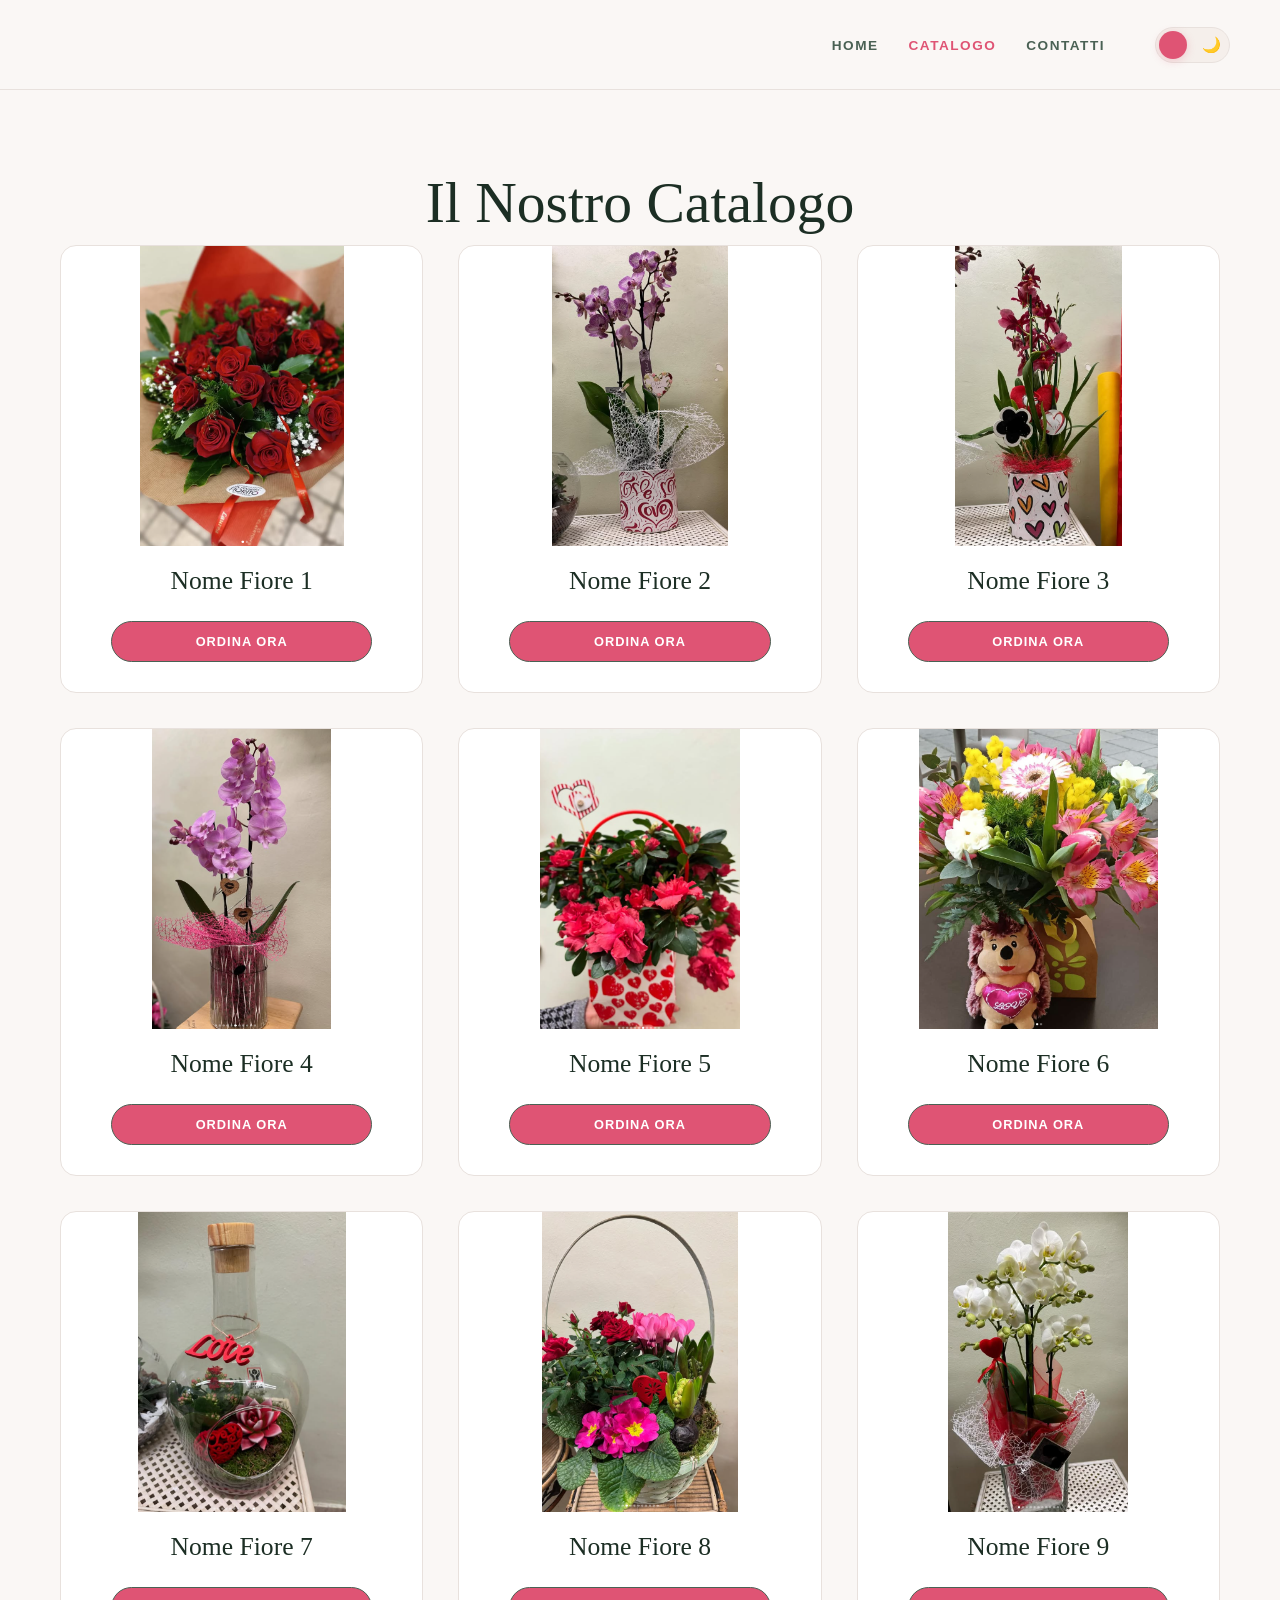
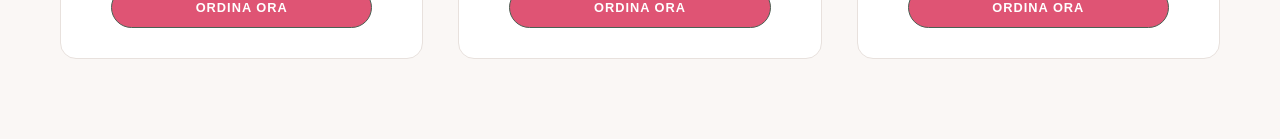
==== catalogo.html @ 9765205d "primo commit" ====
<!DOCTYPE html>
<html lang="it" data-theme="light">
<head>
    <meta charset="UTF-8">
    <link rel="stylesheet" href="style.css">
    <title>Catalogo — Un Pensiero Fiorito</title>
    <link rel="icon" type="image/jpeg" href="favicon.jpg">
</head>
<body>
   <nav class="navbar">
    
    <div class="nav-container">
        <ul class="nav-links">
            <li><a href="index.html">HOME</a></li>
            <li><a href="catalogo.html" class="active">CATALOGO</a></li>
            <li><a href="contatti.html">CONTATTI</a></li>
        </ul>
        
        <div class="theme-switch-wrapper">
            <input type="checkbox" id="checkbox" class="theme-checkbox">
            <label for="checkbox" class="theme-switch-label">
                <span class="switch-sun">☀️</span>
                <span class="switch-ball"></span>
                <span class="switch-moon">🌙</span>
            </label>
        </div>
    </div>
</nav>

<script>
    const checkbox = document.getElementById('checkbox');
    checkbox.addEventListener('change', () => {
        const theme = checkbox.checked ? 'dark' : 'light';
        document.documentElement.setAttribute('data-theme', theme);
        localStorage.setItem('theme', theme);
    });
    // Mantiene il tema scelto al ricaricamento
    const savedTheme = localStorage.getItem('theme') || 'light';
    document.documentElement.setAttribute('data-theme', savedTheme);
    checkbox.checked = (savedTheme === 'dark');
</script>

   <div class="container">
    <h2>Il Nostro Catalogo</h2>
    <div class="featured-grid">
        
        <div class="product-card">
            <div class="product-img-wrapper"><img src="copertina.png" alt="Prodotto 1"></div>
            <div class="product-info">
                <h3 class="product-title">Nome Fiore 1</h3>
                <a href="ordine.html?prodotto=Nome%20Fiore%201" class="btn-card-order">Ordina Ora</a>
            </div>
        </div>

        <div class="product-card">
            <div class="product-img-wrapper"><img src="foto3.png" alt="Prodotto 2"></div>
            <div class="product-info">
                <h3 class="product-title">Nome Fiore 2</h3>
                <a href="ordine.html?prodotto=Nome%20Fiore%202" class="btn-card-order">Ordina Ora</a>
            </div>
        </div>

        <div class="product-card">
            <div class="product-img-wrapper"><img src="foto5.png" alt="Prodotto 3"></div>
            <div class="product-info">
                <h3 class="product-title">Nome Fiore 3</h3>
                <a href="ordine.html?prodotto=Nome%20Fiore%203" class="btn-card-order">Ordina Ora</a>
            </div>
        </div>

        <div class="product-card">
            <div class="product-img-wrapper"><img src="foto6.png" alt="Prodotto 4"></div>
            <div class="product-info">
                <h3 class="product-title">Nome Fiore 4</h3>
                <a href="ordine.html?prodotto=Nome%20Fiore%204" class="btn-card-order">Ordina Ora</a>
            </div>
        </div>

        <div class="product-card">
            <div class="product-img-wrapper"><img src="foto7.png" alt="Prodotto 5"></div>
            <div class="product-info">
                <h3 class="product-title">Nome Fiore 5</h3>
                <a href="ordine.html?prodotto=Nome%20Fiore%205" class="btn-card-order">Ordina Ora</a>
            </div>
        </div>

        <div class="product-card">
            <div class="product-img-wrapper"><img src="foto8.png" alt="Prodotto 6"></div>
            <div class="product-info">
                <h3 class="product-title">Nome Fiore 6</h3>
                <a href="ordine.html?prodotto=Nome%20Fiore%206" class="btn-card-order">Ordina Ora</a>
            </div>
        </div>

        <div class="product-card">
            <div class="product-img-wrapper"><img src="fototerrium.png" alt="Prodotto 7"></div>
            <div class="product-info">
                <h3 class="product-title">Nome Fiore 7</h3>
                <a href="ordine.html?prodotto=Nome%20Fiore%207" class="btn-card-order">Ordina Ora</a>
            </div>
        </div>

        <div class="product-card">
            <div class="product-img-wrapper"><img src="mazzodifiori.png" alt="Prodotto 8"></div>
            <div class="product-info">
                <h3 class="product-title">Nome Fiore 8</h3>
                <a href="ordine.html?prodotto=Nome%20Fiore%208" class="btn-card-order">Ordina Ora</a>
            </div>
        </div>

        <div class="product-card">
            <div class="product-img-wrapper"><img src="orchidea.png" alt="Prodotto 9"></div>
            <div class="product-info">
                <h3 class="product-title">Nome Fiore 9</h3>
                <a href="ordine.html?prodotto=Nome%20Fiore%209" class="btn-card-order">Ordina Ora</a>
            </div>
        </div>
        </div>
</div>
</body>
</html>
---- style.css ----
/* ==========================================================================
   1. VARIABILI COLORE: MODALITÀ CHIARA (BOTANICA) & MODALITÀ SCURA (FORESTA)
   ========================================================================== */
:root[data-theme="light"] {
    --bg-color: #faf7f5;          /* Panna delicato e accogliente */
    --card-bg: #ffffff;           /* Bianco puro per le card */
    --text-main: #1c2e24;         /* Verde bosco scurissimo per i testi */
    --text-muted: #4a6154;        /* Verde salvia per i testi secondari */
    --accent-color: #df5474;      /* Il Rosa Tulipano esatto del logo */
    --accent-hover: #c33d5c;      /* Rosa più scuro al passaggio del mouse */
    --navbar-bg: rgba(250, 247, 245, 0.95); 
    --border-color: #e8e1dd;       /* Bordi morbidi color terra/crema */
    --form-bg: #f5efeb;
}

:root[data-theme="dark"] {
    --bg-color: #0d1611;          /* Verde foresta scurissimo/notte */
    --card-bg: #14221a;           /* Riquadri leggermente più chiari dello sfondo */
    --text-main: #f3f7f5;         /* Testo bianco sporco ad alta leggibilità */
    --text-muted: #8fa498;        /* Salvia argentato per i testi secondari */
    --accent-color: #f77090;      /* Rosa tulipano più luminoso per il buio */
    --accent-hover: #ff91aa;      /* Rosa acceso al passaggio del mouse al buio */
    --navbar-bg: rgba(13, 22, 17, 0.95); 
    --border-color: #1f3629;       /* Bordi scuri eleganti per il buio */
    --form-bg: #1a2c22;
}

/* ==========================================================================
   2. RESET, IMPOSTAZIONI BASE E TIPOGRAFIA
   ========================================================================== */
* {
    margin: 0;
    padding: 0;
    box-sizing: border-box;
    scroll-behavior: smooth;
}

body {
    font-family: 'Montserrat', sans-serif;
    background-color: var(--bg-color);
    color: var(--text-main);
    overflow-x: hidden;
    padding-top: 90px;
    transition: background-color 0.4s ease, color 0.4s ease;
}

.home-body {
    padding-top: 0;
}

h1, h2, h3 {
    font-family: 'Cormorant Garamond', serif;
    font-weight: 500;
}

.container {
    max-width: 1200px;
    margin: 0 auto;
    padding: 80px 20px;
}

/* ==========================================================================
   3. NAVBAR ELEGANTE CON LOGO IMMAGINE E STRUTTURA MENU
   ========================================================================== */
.navbar {
    position: fixed;
    top: 0;
    left: 0;
    width: 100%;
    /* Rimuovi space-between, usiamo flex per controllare il contenuto */
    display: flex;
    justify-content: flex-end; /* Spinge tutto il contenuto a destra */
    align-items: center;
    padding: 0 50px; /* Spazio dai bordi */
    height: 90px;
    background-color: var(--navbar-bg);
    backdrop-filter: blur(10px);
    border-bottom: 1px solid var(--border-color);
    z-index: 9999;
    box-sizing: border-box; 
}

.logo-container {
    height: 65px;
    display: flex;
    align-items: center;
}

.site-logo {
    height: 100%;
    width: auto;
    object-fit: contain;
    transition: transform 0.3s ease;
}

.logo-container:hover .site-logo {
    transform: scale(1.03);
}

.nav-container {
    display: flex;
    align-items: center;
    gap: 35px;
    height: 100%;
    /* Non serve più margin-left: auto se la navbar usa justify-content: flex-end */
}

.nav-links {
    display: flex;
    list-style: none;
    align-items: center;
    height: 100%;
}

.nav-links a {
    text-decoration: none;
    color: var(--text-muted);
    font-size: 0.85rem;
    font-weight: 600;
    text-transform: uppercase;
    letter-spacing: 1.5px;
    padding: 10px 15px;
    transition: all 0.3s ease;
}

.nav-links a:hover, 
.nav-links a.active {
    color: var(--accent-color);
}

.nav-icons {
    display: flex;
    align-items: center;
    gap: 25px;
}

/* INTERRUTTORE TEMA SWITCH A PASTICCA MINIMALISTA */
.theme-switch-wrapper {
    display: flex;
    align-items: center;
    position: relative;
}

.theme-checkbox {
    opacity: 0;
    position: absolute;
    width: 0;
    height: 0;
}

.theme-switch-label {
    background-color: var(--form-bg);
    border: 1px solid var(--border-color);
    width: 75px;
    height: 36px;
    border-radius: 20px;
    position: relative;
    cursor: pointer;
    display: flex;
    justify-content: space-between;
    align-items: center;
    padding: 0 8px;
    transition: all 0.3s cubic-bezier(0.25, 1, 0.5, 1);
    user-select: none;
}

.switch-ball {
    background-color: var(--accent-color);
    width: 28px;
    height: 28px;
    position: absolute;
    top: 3px;
    left: 3px;
    border-radius: 50%;
    transition: transform 0.3s cubic-bezier(0.25, 1, 0.5, 1);
    z-index: 2;
    box-shadow: 0 2px 8px rgba(223, 84, 116, 0.25);
}

.switch-sun, .switch-moon {
    font-size: 0.95rem;
    z-index: 1;
}

.theme-switch-label:hover {
    border-color: var(--text-muted);
}

.theme-checkbox:checked + .theme-switch-label .switch-ball {
    transform: translateX(39px);
}

.cart-btn {
    background: none;
    border: none;
    font-size: 1.3rem;
    cursor: pointer;
    color: var(--text-main);
    position: relative;
    transition: transform 0.2s, color 0.3s;
}

.cart-btn:hover {
    color: var(--accent-color);
    transform: scale(1.05);
}

.cart-count {
    position: absolute;
    top: -8px;
    right: -10px;
    background-color: var(--accent-color);
    color: white;
    font-size: 0.65rem;
    font-weight: 700;
    width: 18px;
    height: 18px;
    border-radius: 50%;
    display: flex;
    align-items: center;
    justify-content: center;
}

/* ==========================================================================
   4. HERO COVER SECTION (SOLO HOME)
   ========================================================================== */
.hero {
    height: 100vh;
    width: 100vw;
    background: linear-gradient(rgba(28, 46, 36, 0.45), rgba(28, 46, 36, 0.65)), url('copertina.png') no-repeat center center/cover;
    background-attachment: fixed;
    display: flex;
    justify-content: center;
    align-items: center;
    text-align: center;
    color: white;
}

.hero-content {
    max-width: 850px;
    padding: 0 20px;
    margin-top: 60px;
}

.hero-tag {
    font-size: 0.9rem;
    text-transform: uppercase;
    letter-spacing: 6px;
    margin-bottom: 25px;
    color: #ffffff;
    opacity: 0.95;
    font-weight: 500;
}

.hero-content h1 {
    font-size: 5rem;
    font-weight: 400;
    letter-spacing: 1px;
    margin-bottom: 20px;
    text-shadow: 0 4px 25px rgba(0,0,0,0.35);
}

.hero-content .subtitle {
    font-family: 'Cormorant Garamond', serif;
    font-size: 2.6rem;
    font-style: italic;
    margin-bottom: 45px;
}

.badge-consegne {
    display: inline-block;
    background-color: var(--accent-color);
    padding: 12px 28px;
    border-radius: 30px;
    font-size: 0.9rem;
    font-weight: 600;
    letter-spacing: 0.5px;
    margin-bottom: 40px;
    box-shadow: 0 6px 20px rgba(223, 84, 116, 0.3);
}

.btn-primary {
    display: inline-block;
    padding: 16px 44px;
    background-color: var(--accent-color); /* Rosa del logo */
    color: #ffffff !important;             /* Scritta sempre bianca */
    border: 2px solid var(--accent-color);
    text-decoration: none;
    text-transform: uppercase;
    font-size: 0.85rem;
    letter-spacing: 2px;
    border-radius: 30px;
    font-weight: 700;
    transition: all 0.3s ease;
}

.btn-primary:hover {
    background-color: transparent !important; /* Diventa trasparente */
    color: #ffffff !important;               /* La scritta rimane BIANCA */
    border: 2px solid #ffffff !important;    /* Bordo bianco */
    transform: translateY(-3px);
}

.btn-primary:hover {
    background-color: white;
    color: var(--text-main);
    transform: translateY(-3px);
    box-shadow: 0 10px 25px rgba(255,255,255,0.15);
}

/* ==========================================================================
   5. STRUTTURE TITOLI E SEZIONI
   ========================================================================== */
h2 {
    font-size: 3.6rem;
    color: var(--text-main);
    text-align: center;
    margin-bottom: 10px;
}

.section-subtitle {
    font-size: 0.85rem;
    text-transform: uppercase;
    letter-spacing: 4px;
    color: var(--text-muted);
    display: block;
    text-align: center;
    margin-bottom: 50px;
}

.section-subtitle::after {
    content: "";
    display: block;
    width: 40px;
    height: 1px;
    background-color: var(--accent-color);
    margin: 15px auto 0 auto;
}

/* SEZIONE SERVIZI */
.services-grid {
    display: grid;
    grid-template-columns: repeat(auto-fit, minmax(280px, 1fr));
    gap: 40px;
}

.service-card {
    padding: 50px 35px;
    border-radius: 16px;
    background-color: var(--card-bg);
    text-align: center;
    border: 1px solid var(--border-color);
    transition: transform 0.3s ease, box-shadow 0.3s ease;
}

.service-card:hover {
    transform: translateY(-5px);
    box-shadow: 0 15px 35px rgba(28, 46, 36, 0.05);
}

.service-icon {
    font-size: 3rem;
    display: block;
    margin-bottom: 20px;
}

.service-card h3 {
    font-size: 1.6rem;
    margin-bottom: 12px;
}

.service-card p {
    color: var(--text-muted);
    font-size: 0.95rem;
    line-height: 1.7;
}

/* ==========================================================================
   6. VETRINA PRODOTTI (CATALOGO)
   ========================================================================== */
.featured-grid {
    display: grid;
    grid-template-columns: repeat(auto-fit, minmax(280px, 1fr));
    gap: 35px;
}

.product-card {
    background-color: var(--card-bg);
    border-radius: 16px;
    overflow: hidden;
    text-align: center;
    padding-bottom: 25px;
    transition: transform 0.4s cubic-bezier(0.25, 1, 0.5, 1), box-shadow 0.4s ease;
    display: flex;
    flex-direction: column;
    border: 1px solid var(--border-color);
}

.product-card:hover {
    transform: translateY(-8px);
    box-shadow: 0 20px 40px rgba(28, 46, 36, 0.06);
}

.product-card {
    background-color: var(--card-bg);
    border-radius: 16px;
    overflow: hidden; /* Fondamentale: nasconde le parti che escono dal bordo */
    display: flex;
    flex-direction: column;
}

.product-img-wrapper {
    width: 100%;
    height: 300px; /* Altezza fissa: tutte le card saranno uguali */
    overflow: hidden;
    position: relative;
}

.product-img-wrapper img {
    width: 100%;
    height: 100%;
    object-fit: contain; /* CAMBIA DA 'cover' A 'contain' */
    background-color: transparent; /* O metti il colore di sfondo della card */
    display: block;
}

.product-info {
    padding: 15px;
    text-align: center;
}

.product-card:hover .product-img-wrapper img {
    transform: scale(1.05);
}

.product-info {
    padding: 20px 20px 5px 20px;
    flex-grow: 1;
    display: flex;
    flex-direction: column;
    justify-content: space-between;
}

.product-title {
    font-family: 'Cormorant Garamond', serif;
    font-size: 1.6rem;
    font-weight: 500;
    color: var(--text-main);
    margin-bottom: 10px;
}

.product-price-box {
    font-size: 0.9rem;
    color: var(--text-muted);
}

.product-price-box strong {
    display: block;
    font-size: 1.3rem;
    color: var(--accent-color);
    margin-top: 5px;
    font-family: 'Montserrat', sans-serif;
}

.btn-card-order {
    display: inline-block;
    margin: 15px 30px 0 30px;
    padding: 12px;
    background-color: transparent;
    color: var(--text-main);
    border: 1px solid var(--text-muted);
    text-decoration: none;
    font-size: 0.8rem;
    font-weight: 600;
    text-transform: uppercase;
    border-radius: 25px;
    letter-spacing: 1px;
    cursor: pointer;
    transition: all 0.3s ease;
}

.btn-card-order:hover {
    background-color: var(--text-main);
    border-color: var(--text-main);
    color: white;
}

/* ==========================================================================
   7. STRUTTURA REGALO/ORDINI VELOCI
   ========================================================================== */
.order-section {
    display: grid;
    grid-template-columns: 2fr 1fr;
    gap: 50px;
    margin-top: 20px;
}

.order-card {
    background-color: var(--card-bg);
    padding: 40px;
    border-radius: 16px;
    border: 1px solid var(--border-color);
}

.order-card h2 {
    text-align: left;
    font-size: 2.6rem;
    margin-bottom: 15px;
}

.warning-text {
    color: #a33845;
    font-size: 0.9rem;
    margin-bottom: 35px;
    line-height: 1.6;
    padding: 15px 20px;
    background-color: #fdf2f3;
    border-radius: 8px;
    border-left: 4px solid var(--accent-color);
}

.form-group {
    margin-bottom: 25px;
}

.form-group label {
    display: block;
    font-size: 0.8rem;
    font-weight: 600;
    text-transform: uppercase;
    margin-bottom: 8px;
    color: var(--text-muted);
    letter-spacing: 1px;
}

.form-control {
    width: 100%;
    padding: 15px 18px;
    border-radius: 8px;
    border: 1px solid var(--border-color);
    background-color: var(--form-bg);
    color: var(--text-main);
    font-family: inherit;
    font-size: 0.95rem;
    transition: all 0.3s ease;
}

.form-control:focus {
    outline: none;
    border-color: var(--accent-color);
    background-color: var(--card-bg);
    box-shadow: 0 0 0 4px rgba(223, 84, 116, 0.1);
}

.form-row {
    display: grid;
    grid-template-columns: 1fr 1fr;
    gap: 20px;
}

.btn-buy {
    width: 100%;
    padding: 18px;
    background-color: var(--accent-color);
    color: white;
    border: none;
    border-radius: 30px;
    font-weight: 600;
    text-transform: uppercase;
    letter-spacing: 1.5px;
    cursor: pointer;
    font-size: 0.9rem;
    transition: all 0.3s ease;
}

.btn-buy:hover {
    background-color: var(--accent-hover);
    transform: translateY(-2px);
}

/* RIEPILOGO CARRELLO BOX */
.summary-box {
    background-color: var(--card-bg);
    padding: 35px;
    border-radius: 16px;
    border: 1px solid var(--border-color);
    height: fit-content;
    position: sticky;
    top: 130px;
}

.summary-box h3 {
    font-size: 1.8rem;
    margin-bottom: 20px;
    border-bottom: 1px solid var(--border-color);
    padding-bottom: 10px;
}

.summary-list-item {
    display: flex;
    justify-content: space-between;
    align-items: center;
    padding: 10px 0;
    border-bottom: 1px dashed var(--border-color);
    font-size: 0.95rem;
}

.btn-remove-item {
    background: none;
    border: none;
    color: #a33845;
    cursor: pointer;
    font-size: 0.8rem;
    margin-left: 10px;
}

.summary-item.total {
    margin-top: 25px;
    padding-top: 15px;
    border-top: 1px solid var(--border-color);
    display: flex;
    justify-content: space-between;
    font-size: 1.3rem;
    font-weight: 700;
    color: var(--text-main);
}

/* ==========================================================================
   8. ORARI E CONTATTI
   ========================================================================== */
.contact-wrapper {
    display: grid;
    grid-template-columns: repeat(auto-fit, minmax(320px, 1fr));
    gap: 40px;
}

.hours-box, .info-box {
    background-color: var(--card-bg);
    padding: 45px;
    border-radius: 16px;
    border: 1px solid var(--border-color);
}

.hours-box h3, .info-box h3 {
    font-size: 1.8rem;
    margin-bottom: 25px;
}

.hours-table {
    width: 100%;
    border-collapse: collapse;
}

.hours-table td {
    padding: 14px 0;
    border-bottom: 1px solid var(--border-color);
    font-size: 0.95rem;
}

.hours-table tr:last-child td {
    border-bottom: none;
}

.phone-cards-container {
    display: flex;
    flex-direction: column;
    gap: 15px;
    margin-top: 20px;
}

.phone-card-link {
    text-decoration: none;
    color: inherit;
}

.p-card {
    background-color: var(--form-bg);
    padding: 18px 25px;
    border-radius: 10px;
    display: flex;
    justify-content: space-between;
    align-items: center;
    border: 1px solid var(--border-color);
    transition: all 0.3s ease;
}

.p-card:hover {
    background-color: var(--text-main);
    color: white;
    transform: translateX(5px);
}

/* Posiziona il menu */
.dropdown {
    position: relative;
    display: inline-block;
}

/* Nasconde il menu inizialmente */
.dropdown-content {
    display: none;
    position: absolute;
    background-color: var(--card-bg);
    min-width: 200px;
    box-shadow: 0px 8px 16px rgba(0,0,0,0.2);
    z-index: 1000;
    border-radius: 8px;
    padding: 10px 0;
    margin-top: 10px;
}

/* Mostra il menu al passaggio del mouse */
.dropdown:hover .dropdown-content {
    display: block;
}

/* Link del menu */
.dropdown-content a {
    color: var(--text-main);
    padding: 12px 20px;
    text-decoration: none;
    display: block;
    font-size: 0.8rem;
    text-transform: uppercase;
}

.dropdown-content a:hover {
    background-color: var(--form-bg);
    color: var(--accent-color);
}

/* ==========================================================================
   9. BOTTONE TORNA SU E FOOTER RESPONSIVE
   ========================================================================== */
.back-to-top-btn {
    position: fixed;
    bottom: 35px;
    right: 35px;
    /* Colore rosa deciso per contrasto garantito */
    background-color: #df5474 !important; 
    color: white !important;             
    border: none;
    width: 50px;
    height: 50px;
    border-radius: 50%;
    cursor: pointer;
    opacity: 0;
    visibility: hidden;
    transform: translateY(15px);
    transition: all 0.3s ease;
    display: flex;
    align-items: center;
    justify-content: center;
    font-size: 1.5rem;
    z-index: 9999; 
    box-shadow: 0 4px 12px rgba(0,0,0,0.3);
}

.back-to-top-btn.show {
    opacity: 1;
    visibility: visible;
    transform: translateY(0);
}

.back-to-top-btn.show {
    opacity: 1;
    visibility: visible;
    transform: translateY(0);
}

footer {
    background-color: #121d17;
    color: #a4b3ab;
    text-align: center;
    padding: 50px 20px;
    font-size: 0.85rem;
    margin-top: 80px;
}

@media (max-width: 992px) {
    .navbar { padding: 0 25px; }
    .order-section { grid-template-columns: 1fr; }
    .summary-box { position: static; }
}

@media (max-width: 768px) {
    .navbar {
        height: auto;
        padding: 15px 20px;
        flex-direction: column;
        gap: 15px;
    }
    .nav-container {
        width: 100%;
        justify-content: space-between;
    }
    .hero-content h1 { font-size: 3rem; }
    .hero-content .subtitle { font-size: 1.8rem; }
    h2 { font-size: 2.5rem; }
    .form-row { grid-template-columns: 1fr; }
}
/* ... [Tutto il tuo CSS precedente] ... */

/* Assicurazione per il bottone ordine */
.btn-card-order {
    display: inline-block;
    padding: 12px 25px;
    background-color: var(--accent-color);
    color: white !important;
    text-decoration: none;
    border-radius: 25px;
    font-weight: 600;
    margin-top: 15px;
}
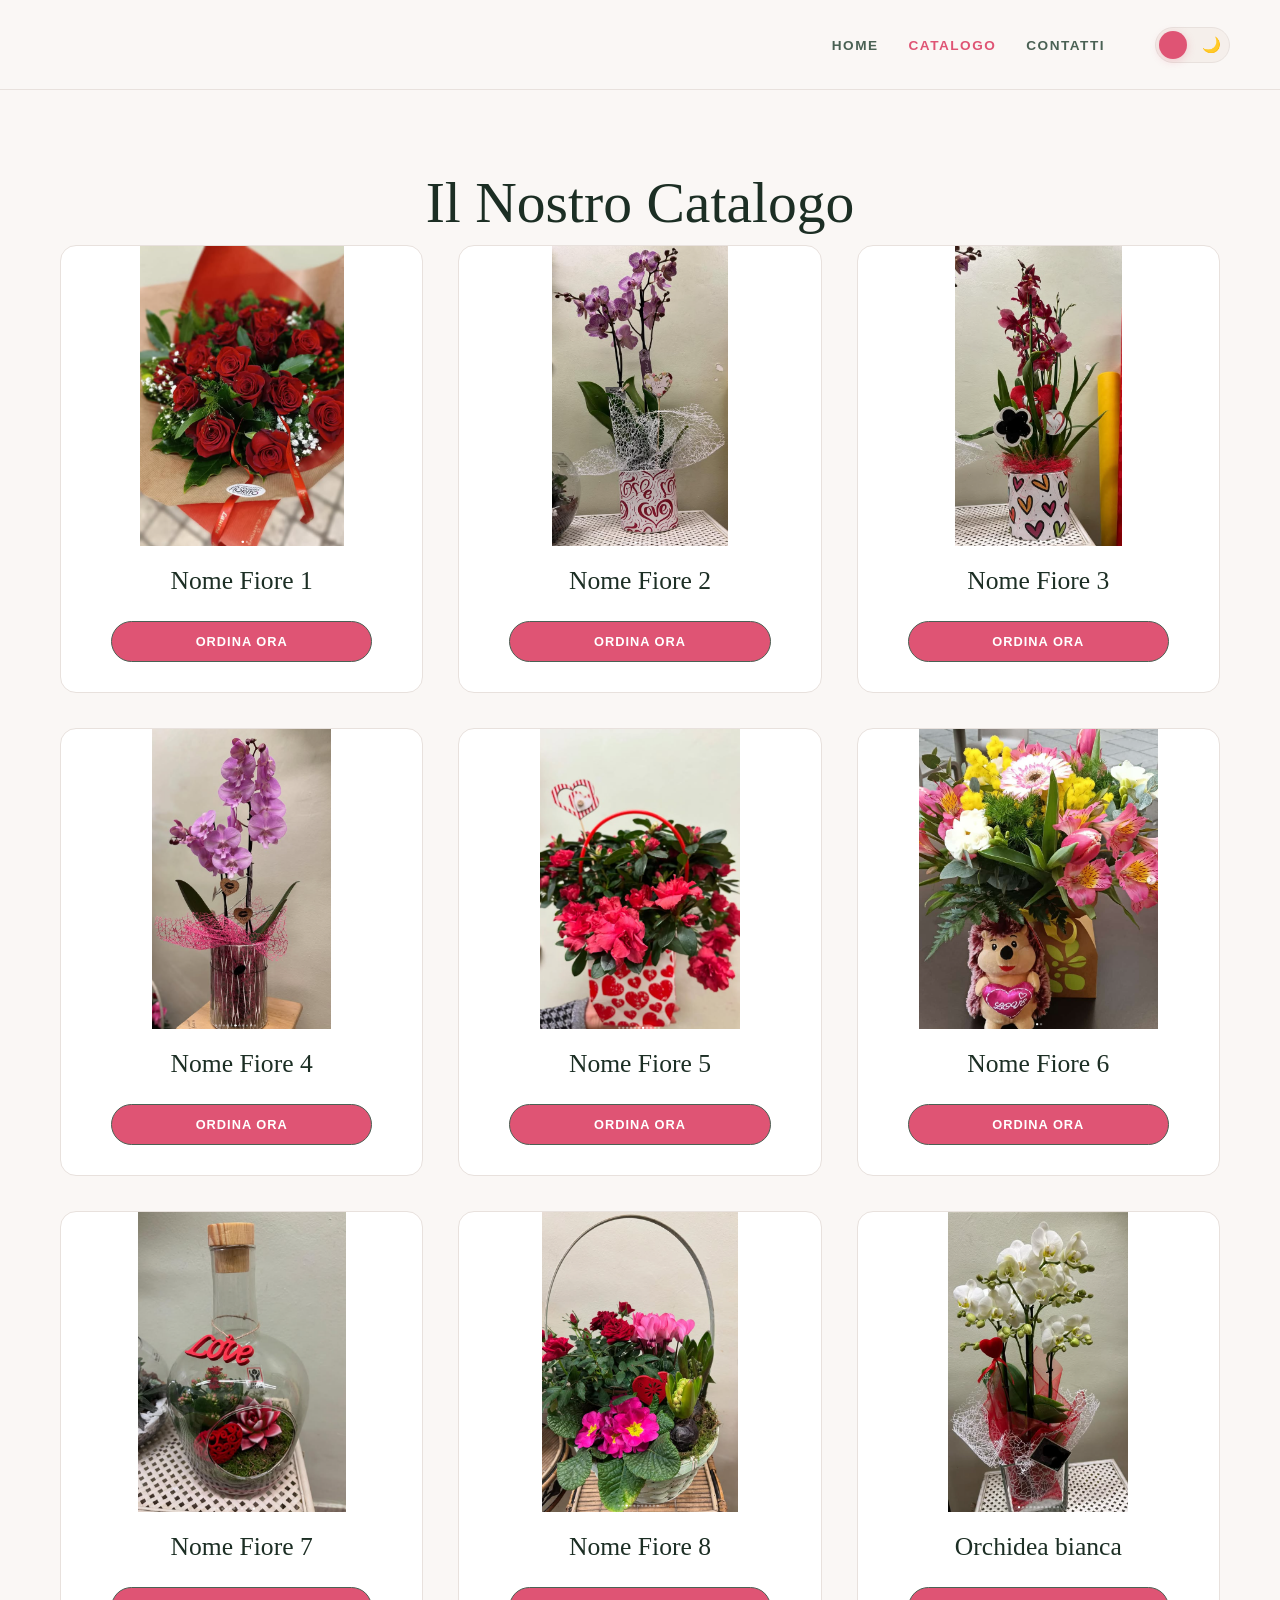
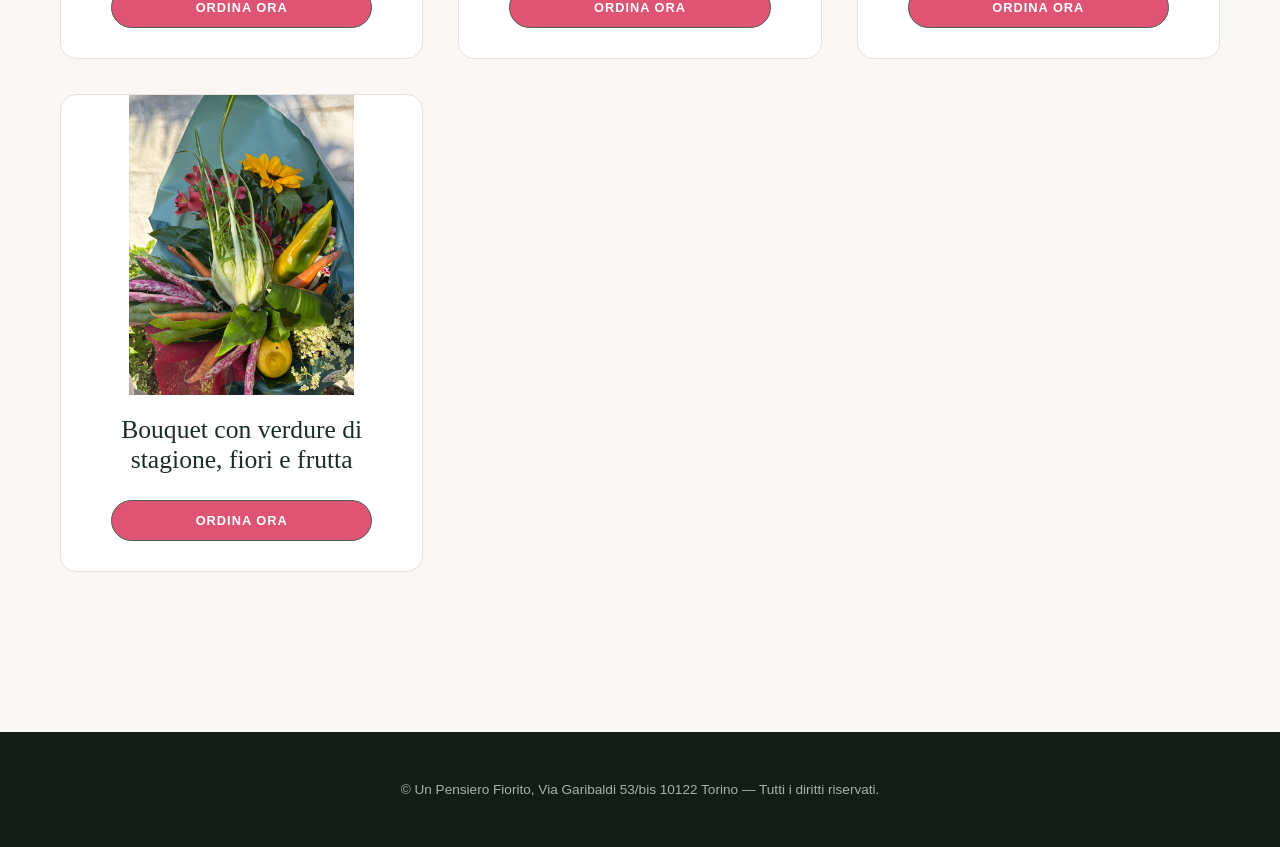
==== commit be2d484e: "ggg" ====
--- a/catalogo.html
+++ b/catalogo.html
@@ -111,11 +111,24 @@
         <div class="product-card">
             <div class="product-img-wrapper"><img src="orchidea.png" alt="Prodotto 9"></div>
             <div class="product-info">
-                <h3 class="product-title">Nome Fiore 9</h3>
+                <h3 class="product-title">Orchidea bianca</h3>
                 <a href="ordine.html?prodotto=Nome%20Fiore%209" class="btn-card-order">Ordina Ora</a>
+            </div>
+        </div>
+
+        <div class="product-card">
+            <div class="product-img-wrapper"><img src="verdura.jpeg" alt="Prodotto 1"></div>
+            <div class="product-info">
+                <h3 class="product-title">Bouquet con verdure di stagione, fiori e frutta</h3>
+                <a href="ordine.html?prodotto=Nome%20Fiore%201" class="btn-card-order">Ordina Ora</a>
             </div>
         </div>
         </div>
 </div>
+
+ <footer>
+        <p>&copy; Un Pensiero Fiorito, Via Garibaldi 53/bis 10122 Torino — Tutti i diritti riservati.</p>
+    </footer>
+    
 </body>
 </html>
--- a/style.css
+++ b/style.css
@@ -811,4 +811,26 @@
     border-radius: 25px;
     font-weight: 600;
     margin-top: 15px;
+}
+
+/* Stile per i cellulari (schermi piccoli) */
+@media (max-width: 768px) {
+    .hero {
+        height: 300px; /* Altezza ridotta per il telefono */
+    }
+
+    .hero h1 {
+        font-size: 2rem; /* Testo più piccolo su mobile */
+    }
+    
+    .hero-content {
+        padding: 10px !important;
+    }
+}
+
+/* Stile per computer (schermi grandi) */
+@media (min-width: 769px) {
+    .hero {
+        height: 500px; /* Altezza originale per il PC */
+    }
 }
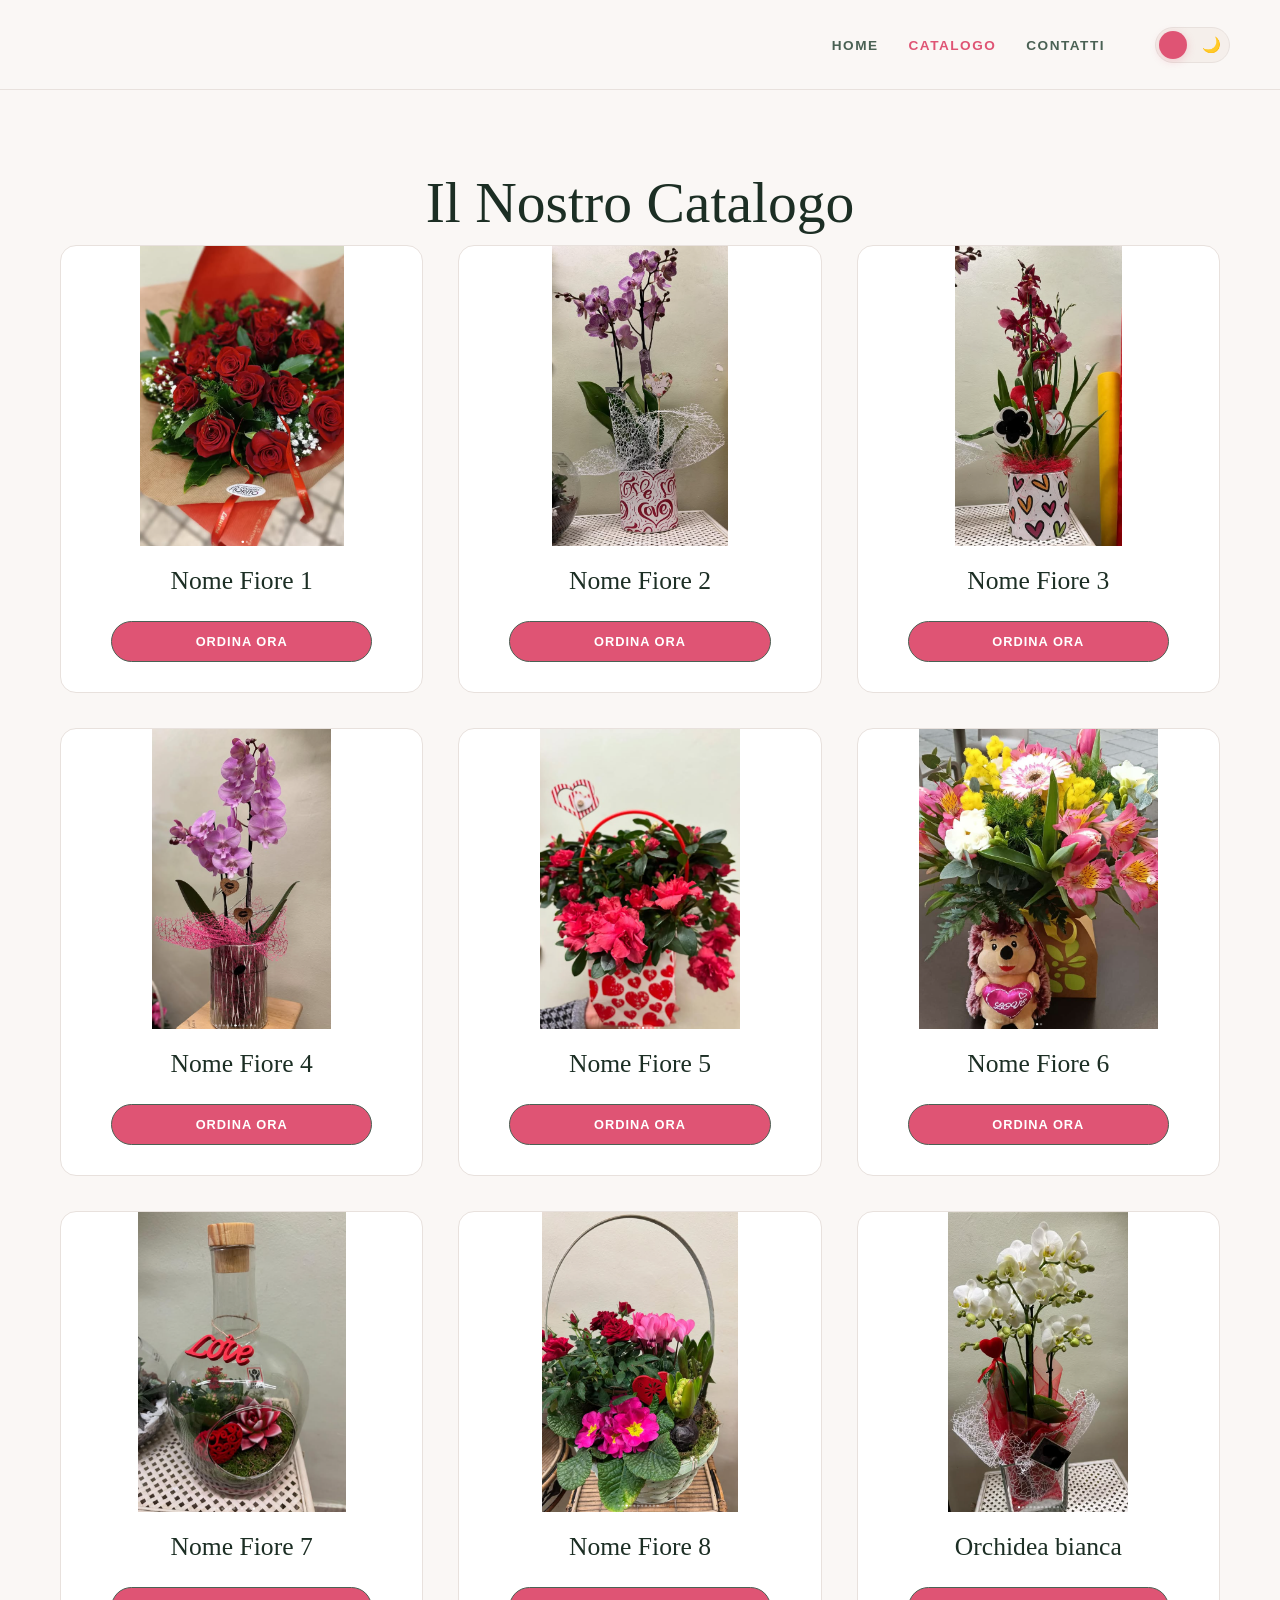
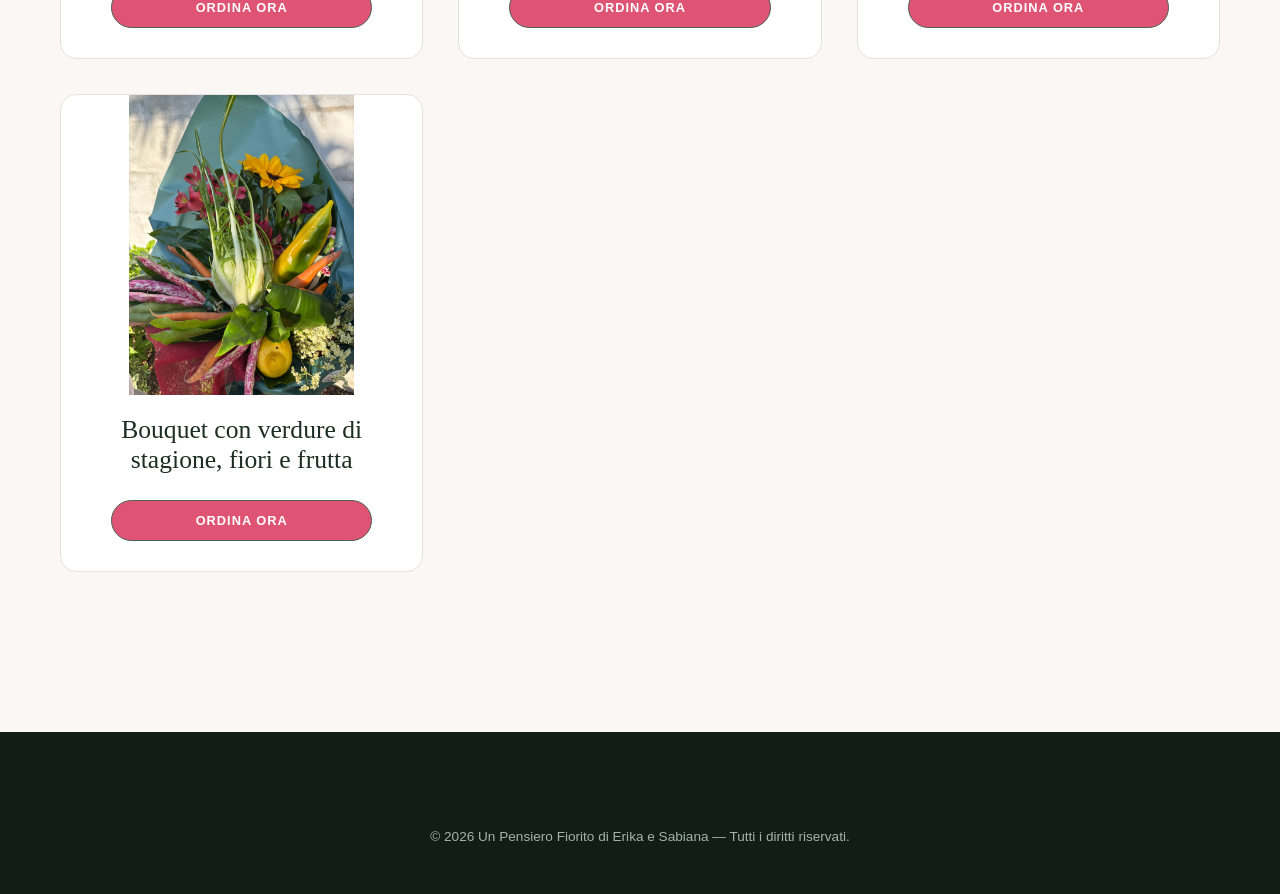
==== commit eb82cc33: "satispay" ====
--- a/catalogo.html
+++ b/catalogo.html
@@ -126,9 +126,15 @@
         </div>
 </div>
 
- <footer>
-        <p>&copy; Un Pensiero Fiorito, Via Garibaldi 53/bis 10122 Torino — Tutti i diritti riservati.</p>
-    </footer>
+   <footer>
+    <div class="social-links">
+        <a href="https://www.instagram.com/unpensierofiorito/" target="_blank"><i class="fab fa-instagram"></i></a>
+        <a href="https://www.facebook.com/unpensierofioritoo" target="_blank"><i class="fab fa-facebook"></i></a>
+        <a href="LINK_TIKTOK" target="_blank"><i class="fab fa-tiktok"></i></a>
+    </div>
+    <p>&copy; 2026 Un Pensiero Fiorito di Erika e Sabiana — Tutti i diritti riservati.</p>
+</footer>
+
     
 </body>
 </html>
--- a/style.css
+++ b/style.css
@@ -833,4 +833,36 @@
     .hero {
         height: 500px; /* Altezza originale per il PC */
     }
+}
+
+.social-links {
+    margin-bottom: 15px;
+    font-size: 28px; /* Leggermente più grandi per vederle meglio */
+}
+
+.social-links a {
+    margin: 0 15px; /* Più spazio tra le icone */
+    color: #a67c52; /* <--- CAMBIA QUESTO CON IL COLORE CHE PREFERISCI */
+    transition: all 0.3s ease; /* Effetto fluido al passaggio del mouse */
+}
+
+.social-links a:hover {
+    color: #d4a373; /* Un colore leggermente più chiaro per quando ci passi sopra */
+    transform: scale(1.2); /* L'icona si ingrandisce leggermente al passaggio del mouse */
+}
+
+.btn-satispay {
+    display: inline-block;
+    padding: 12px 25px;
+    background-color: #ff3333; /* Rosso Satispay */
+    color: white;
+    text-decoration: none;
+    border-radius: 50px;
+    font-weight: bold;
+    text-align: center;
+    margin-top: 10px;
+}
+
+.btn-satispay:hover {
+    background-color: #cc0000;
 }
